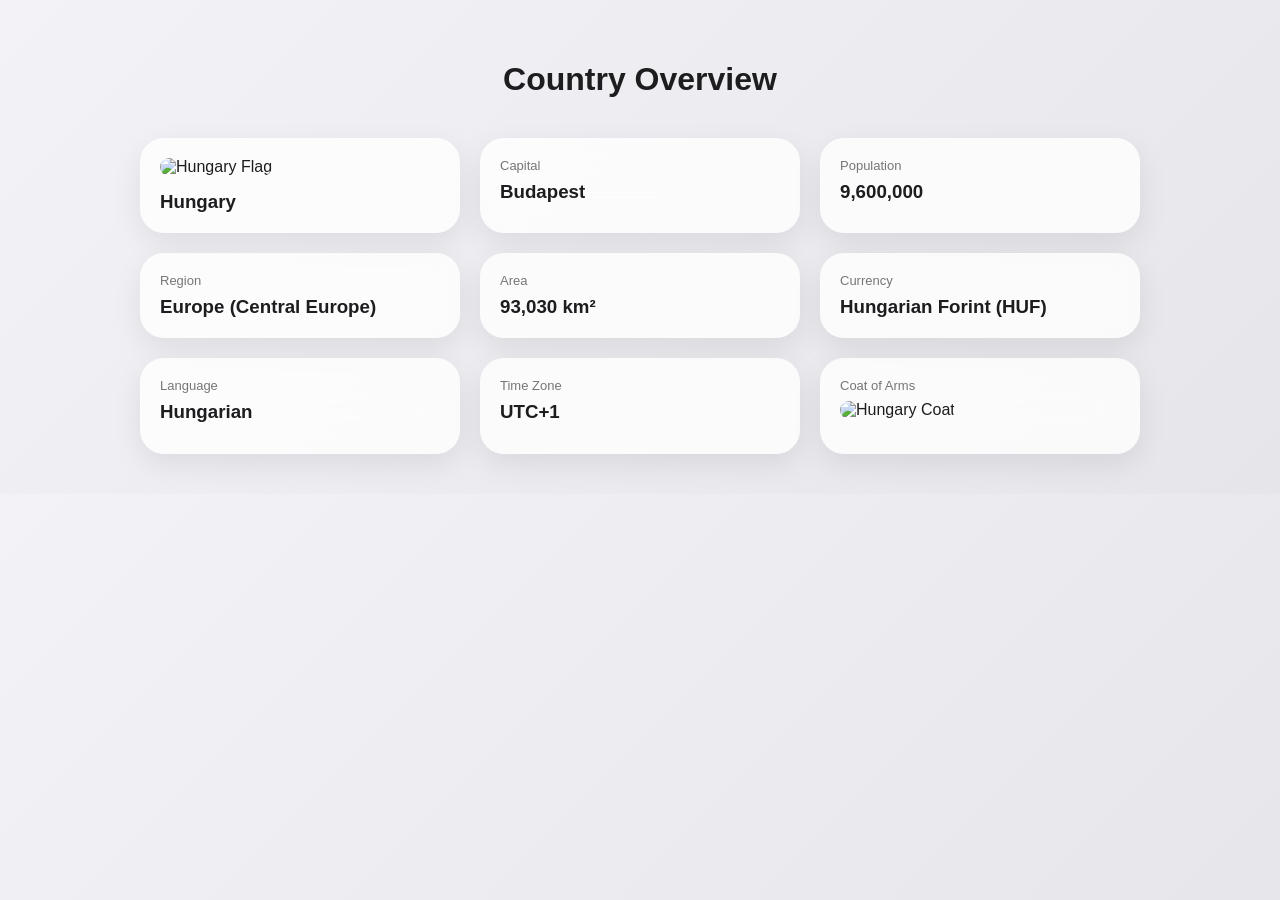
==== moreinfo.html @ db8afde1 "moreinfo.html elkeszitése és megírása" ====
<!DOCTYPE html>
<html lang="hu">
<head>
<meta charset="UTF-8">
<meta name="viewport" content="width=device-width, initial-scale=1.0">
<title>Country Cards</title>

<style>
body {
    margin: 0;
    font-family: -apple-system, BlinkMacSystemFont, sans-serif;
    background: linear-gradient(135deg, #f2f2f7, #e5e5ea);
    padding: 40px 20px;
    color: #1d1d1f;
}

.app {
    max-width: 1000px;
    margin: auto;
}

h1 {
    text-align: center;
    font-weight: 600;
    margin-bottom: 40px;
}

.cards {
    display: grid;
    grid-template-columns: repeat(auto-fit, minmax(250px, 1fr));
    gap: 20px;
}

.card {
    background: #ffffffcc;
    backdrop-filter: blur(20px);
    border-radius: 24px;
    padding: 20px;
    box-shadow: 0 10px 30px rgba(0,0,0,0.08);
    transition: 0.3s ease;
}

.card:hover {
    transform: translateY(-6px);
}

.card img {
    width: 100%;
    border-radius: 16px;
    margin-bottom: 15px;
}

.card h3 {
    margin: 0;
    font-weight: 600;
}

.label {
    font-size: 13px;
    opacity: 0.6;
    margin-bottom: 8px;
}
</style>

</head>
<body>

<div class="app">
    <h1>Country Overview</h1>

    <div class="cards">

        <!-- Flag Card -->
        <div class="card">
            <img src="https://flagcdn.com/w640/hu.png" alt="Hungary Flag">
            <h3>Hungary</h3>
        </div>

        <div class="card">
            <div class="label">Capital</div>
            <h3>Budapest</h3>
        </div>

        <div class="card">
            <div class="label">Population</div>
            <h3>9,600,000</h3>
        </div>

        <div class="card">
            <div class="label">Region</div>
            <h3>Europe (Central Europe)</h3>
        </div>

        <div class="card">
            <div class="label">Area</div>
            <h3>93,030 km²</h3>
        </div>

        <div class="card">
            <div class="label">Currency</div>
            <h3>Hungarian Forint (HUF)</h3>
        </div>

        <div class="card">
            <div class="label">Language</div>
            <h3>Hungarian</h3>
        </div>

        <div class="card">
            <div class="label">Time Zone</div>
            <h3>UTC+1</h3>
        </div>

        <div class="card">
            <div class="label">Coat of Arms</div>
            <img src="https://mainfacts.com/media/images/coats_of_arms/hu.png" alt="Hungary Coat">
        </div>

    </div>
</div>

</body>
</html>
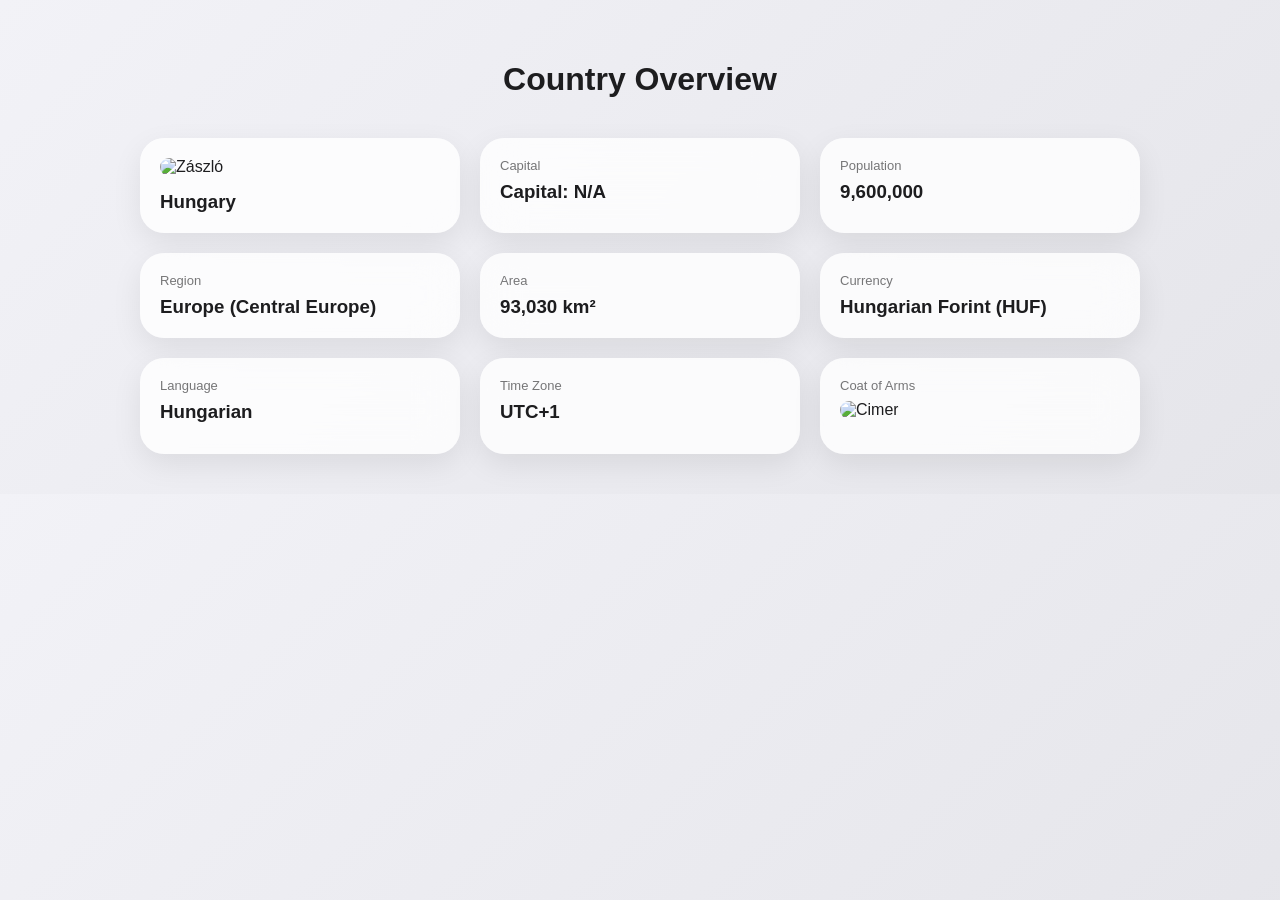
==== commit db1ad28c: "Rájönni hogy a cookie egy szar es csak szerveren mukodik vagy mi + MoreInfo html elkezdése" ====
--- a/moreinfo.html
+++ b/moreinfo.html
@@ -72,52 +72,53 @@
 
         <!-- Flag Card -->
         <div class="card">
-            <img src="https://flagcdn.com/w640/hu.png" alt="Hungary Flag">
-            <h3>Hungary</h3>
+            <img src="" id="flagImg" alt="Zászló">
+            <h3 id="countryName">Hungary</h3>
         </div>
 
         <div class="card">
             <div class="label">Capital</div>
-            <h3>Budapest</h3>
+            <h3 id="capital">Budapest</h3>
         </div>
 
         <div class="card">
             <div class="label">Population</div>
-            <h3>9,600,000</h3>
+            <h3 id="population">9,600,000</h3>
         </div>
 
         <div class="card">
             <div class="label">Region</div>
-            <h3>Europe (Central Europe)</h3>
+            <h3 id="region">Europe (Central Europe)</h3>
         </div>
 
         <div class="card">
             <div class="label">Area</div>
-            <h3>93,030 km²</h3>
+            <h3 id="area">93,030 km²</h3>
         </div>
 
         <div class="card">
             <div class="label">Currency</div>
-            <h3>Hungarian Forint (HUF)</h3>
+            <h3 id="currency">Hungarian Forint (HUF)</h3>
         </div>
 
         <div class="card">
             <div class="label">Language</div>
-            <h3>Hungarian</h3>
+            <h3 id="language">Hungarian</h3>
         </div>
 
         <div class="card">
             <div class="label">Time Zone</div>
-            <h3>UTC+1</h3>
+            <h3 id="timezone">UTC+1</h3>
         </div>
 
         <div class="card">
             <div class="label">Coat of Arms</div>
-            <img src="https://mainfacts.com/media/images/coats_of_arms/hu.png" alt="Hungary Coat">
+            <img src="" id="armsImg" alt="Cimer">
         </div>
 
     </div>
 </div>
 
+    <script src="scirpts/masik.js"></script>
 </body>
 </html>
